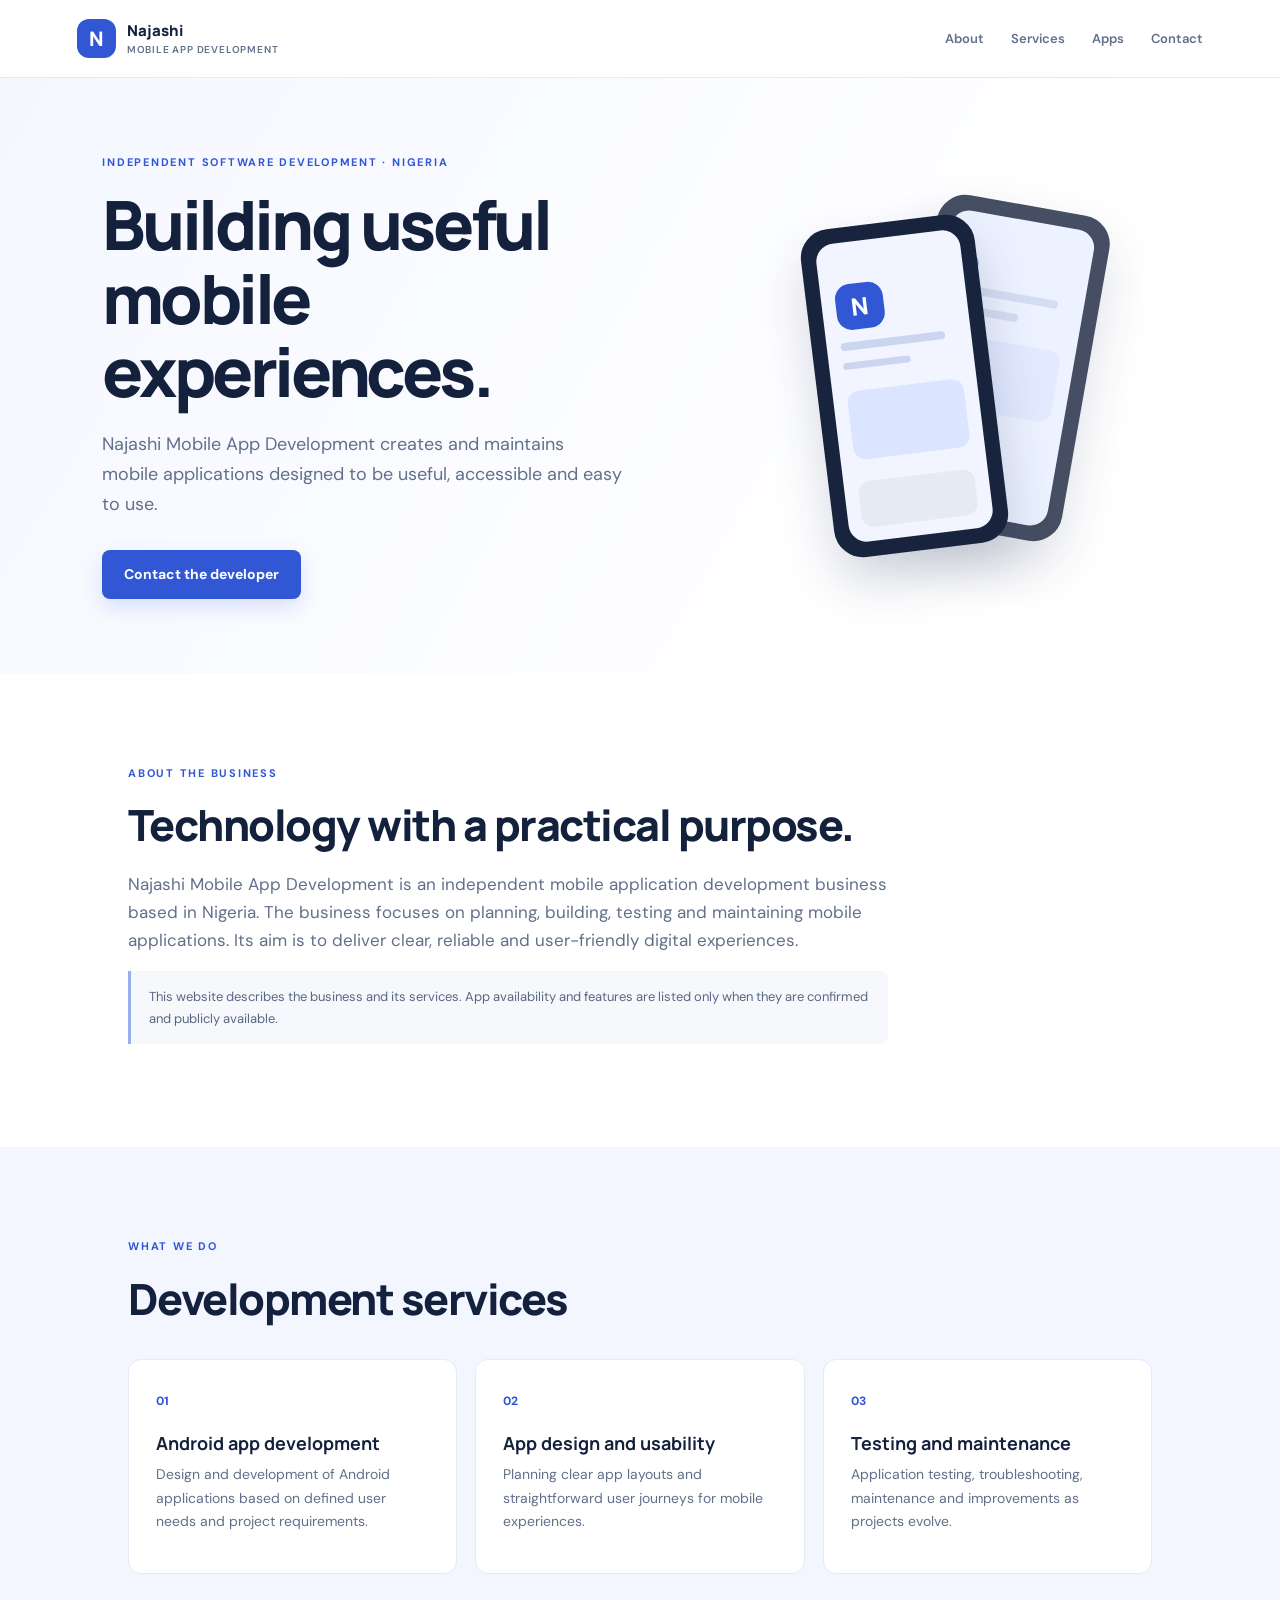
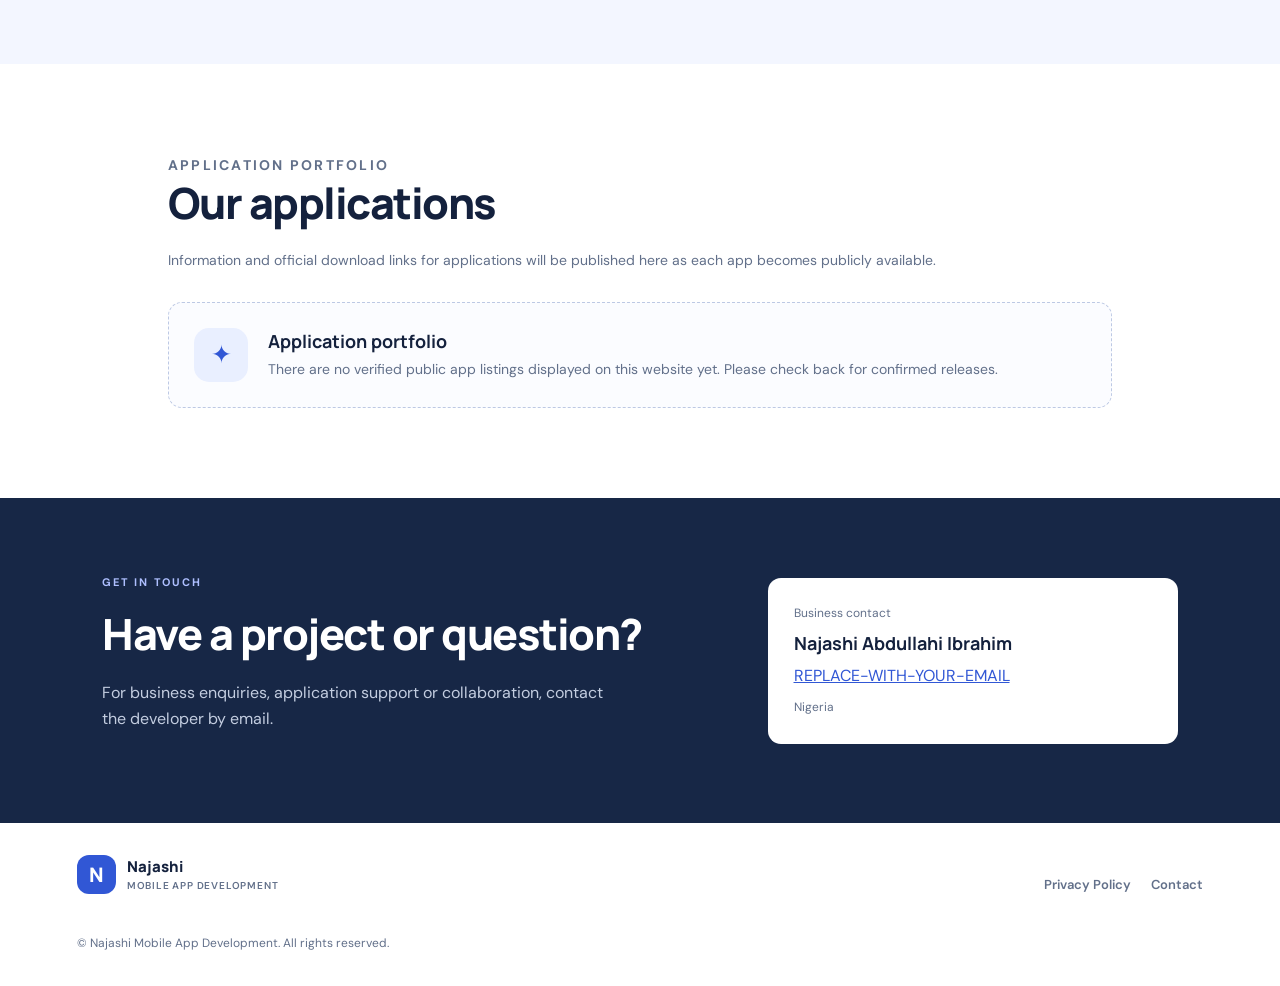
==== index.html @ 051a4922 "Add files via upload" ====
<!doctype html>
<html lang="en">
<head>
  <meta charset="utf-8">
  <meta name="viewport" content="width=device-width, initial-scale=1">
  <meta name="description" content="Najashi Mobile App Development is an independent mobile application development business based in Nigeria.">
  <title>Najashi Mobile App Development | Nigeria</title>
  <link rel="stylesheet" href="styles.css">
</head>
<body>
  <header class="site-header">
    <a class="brand" href="index.html" aria-label="Najashi Mobile App Development home">
      <span class="brand-mark">N</span>
      <span>Najashi <small>Mobile App Development</small></span>
    </a>
    <nav aria-label="Main navigation">
      <a href="#about">About</a><a href="#services">Services</a><a href="#apps">Apps</a><a href="#contact">Contact</a>
    </nav>
  </header>

  <main>
    <section class="hero">
      <div class="hero-content">
        <p class="eyebrow">INDEPENDENT SOFTWARE DEVELOPMENT · NIGERIA</p>
        <h1>Building useful mobile experiences.</h1>
        <p class="hero-copy">Najashi Mobile App Development creates and maintains mobile applications designed to be useful, accessible and easy to use.</p>
        <a class="button" href="#contact">Contact the developer</a>
      </div>
      <div class="hero-art" aria-hidden="true">
        <div class="phone phone-back"><div class="phone-screen screen-two"><span class="screen-dot"></span><span class="screen-line"></span><span class="screen-line short"></span><span class="screen-card"></span></div></div>
        <div class="phone phone-front"><div class="phone-screen"><span class="app-icon">N</span><span class="screen-line"></span><span class="screen-line short"></span><span class="screen-card"></span><span class="screen-card small-card"></span></div></div>
      </div>
    </section>

    <section class="section intro" id="about">
      <p class="eyebrow">ABOUT THE BUSINESS</p>
      <h2>Technology with a practical purpose.</h2>
      <p>Najashi Mobile App Development is an independent mobile application development business based in Nigeria. The business focuses on planning, building, testing and maintaining mobile applications. Its aim is to deliver clear, reliable and user-friendly digital experiences.</p>
      <p class="note">This website describes the business and its services. App availability and features are listed only when they are confirmed and publicly available.</p>
    </section>

    <section class="section services" id="services">
      <p class="eyebrow">WHAT WE DO</p>
      <h2>Development services</h2>
      <div class="card-grid">
        <article class="info-card"><span class="card-number">01</span><h3>Android app development</h3><p>Design and development of Android applications based on defined user needs and project requirements.</p></article>
        <article class="info-card"><span class="card-number">02</span><h3>App design and usability</h3><p>Planning clear app layouts and straightforward user journeys for mobile experiences.</p></article>
        <article class="info-card"><span class="card-number">03</span><h3>Testing and maintenance</h3><p>Application testing, troubleshooting, maintenance and improvements as projects evolve.</p></article>
      </div>
    </section>

    <section class="section apps" id="apps">
      <p class="eyebrow">APPLICATION PORTFOLIO</p>
      <h2>Our applications</h2>
      <p>Information and official download links for applications will be published here as each app becomes publicly available.</p>
      <div class="portfolio-placeholder">
        <div class="portfolio-icon">✦</div>
        <div><h3>Application portfolio</h3><p>There are no verified public app listings displayed on this website yet. Please check back for confirmed releases.</p></div>
      </div>
    </section>

    <section class="contact-section" id="contact">
      <div>
        <p class="eyebrow">GET IN TOUCH</p>
        <h2>Have a project or question?</h2>
        <p>For business enquiries, application support or collaboration, contact the developer by email.</p>
      </div>
      <div class="contact-panel">
        <span class="contact-label">Business contact</span>
        <strong>Najashi Abdullahi Ibrahim</strong>
        <a href="mailto:REPLACE-WITH-YOUR-EMAIL">REPLACE-WITH-YOUR-EMAIL</a>
        <span class="location">Nigeria</span>
      </div>
    </section>
  </main>

  <footer>
    <a class="brand footer-brand" href="index.html"><span class="brand-mark">N</span><span>Najashi <small>Mobile App Development</small></span></a>
    <div class="footer-links"><a href="privacy.html">Privacy Policy</a><a href="mailto:REPLACE-WITH-YOUR-EMAIL">Contact</a></div>
    <p>© <span id="year"></span> Najashi Mobile App Development. All rights reserved.</p>
  </footer>
  <script src="script.js"></script>
</body>
</html>
---- styles.css ----
@import url('https://fonts.googleapis.com/css2?family=DM+Sans:wght@400;500;600;700&family=Manrope:wght@400;500;600;700;800&display=swap');
:root{--ink:#14213d;--muted:#62708a;--blue:#3157d5;--pale:#f3f6ff;--line:#e5eaf3;--white:#fff}
*{box-sizing:border-box}html{scroll-behavior:smooth}body{margin:0;color:var(--ink);font-family:'DM Sans',Arial,sans-serif;line-height:1.65;background:#fff}a{color:var(--blue)}.site-header{height:auto;min-height:78px;padding:16px max(6vw,24px);display:flex;align-items:center;justify-content:space-between;gap:24px;border-bottom:1px solid var(--line);background:#fff}.brand{display:flex;align-items:center;gap:11px;text-decoration:none;color:var(--ink);font-weight:800;font-family:Manrope,sans-serif;font-size:15px;line-height:1.15}.brand small{display:block;font-family:'DM Sans',sans-serif;font-size:10px;letter-spacing:.08em;text-transform:uppercase;color:var(--muted);font-weight:600;margin-top:5px}.brand-mark{width:39px;height:39px;display:grid;place-items:center;background:var(--blue);color:#fff;border-radius:12px;font-size:20px}nav{display:flex;gap:27px}nav a,.footer-links a{text-decoration:none;color:var(--muted);font-size:13px;font-weight:600}nav a:hover,.footer-links a:hover{color:var(--blue)}.hero{min-height:560px;padding:75px max(8vw,28px);display:grid;grid-template-columns:1.1fr .9fr;align-items:center;gap:40px;background:linear-gradient(120deg,#f5f7ff 0%,#fff 70%);overflow:hidden}.hero-content{max-width:600px}.eyebrow{font-size:11px;letter-spacing:.16em;font-weight:700;color:var(--blue);margin:0 0 17px}.hero h1{font:800 clamp(42px,6vw,68px)/1.08 Manrope,sans-serif;letter-spacing:-.05em;margin:0 0 22px}.hero-copy{font-size:18px;color:var(--muted);max-width:520px;margin-bottom:30px}.button{display:inline-block;padding:13px 22px;background:var(--blue);color:white;border-radius:8px;text-decoration:none;font-weight:700;font-size:14px;box-shadow:0 8px 20px #3157d52b}.hero-art{height:360px;position:relative;display:flex;align-items:center;justify-content:center}.phone{width:175px;height:330px;border:8px solid #18233d;border-radius:29px;background:#18233d;padding:7px;box-shadow:0 25px 50px #1c2d5630}.phone-back{position:absolute;transform:translate(55px,-8px) rotate(10deg);opacity:.8}.phone-front{position:absolute;transform:translate(-40px,10px) rotate(-7deg)}.phone-screen{height:100%;border-radius:18px;background:#f2f5ff;padding:42px 14px 14px;display:flex;flex-direction:column;gap:12px;align-items:flex-start}.screen-two{background:#e8efff}.app-icon{width:48px;height:48px;border-radius:15px;background:var(--blue);display:grid;place-items:center;color:#fff;font:800 24px Manrope}.screen-line{height:8px;width:90%;background:#cbd5ef;border-radius:9px}.screen-line.short{width:58%}.screen-card{width:100%;height:72px;background:#dce5ff;border-radius:12px;margin-top:10px}.small-card{height:48px;background:#e5eaf5}.screen-dot{height:20px;width:20px;border-radius:50%;background:#7895ed}.section{padding:90px max(10vw,28px)}.section h2,.contact-section h2,.policy h1{font:800 clamp(30px,4vw,43px)/1.2 Manrope,sans-serif;letter-spacing:-.035em;margin:0 0 20px}.intro{max-width:1050px}.intro>p:not(.eyebrow){max-width:760px;color:var(--muted);font-size:17px}.note{padding:15px 18px;background:#f7f8fc;border-left:3px solid #9aafea;color:#596780!important;font-size:13px!important;border-radius:0 8px 8px 0}.services{background:var(--pale)}.card-grid{display:grid;grid-template-columns:repeat(3,1fr);gap:18px;margin-top:35px}.info-card{background:white;padding:27px;border:1px solid var(--line);border-radius:13px;min-height:215px}.card-number{color:var(--blue);font-weight:800;font-size:12px}.info-card h3,.portfolio-placeholder h3{font:700 18px Manrope,sans-serif;margin:18px 0 8px}.info-card p,.apps>p,.portfolio-placeholder p{color:var(--muted);font-size:14px;margin:0}.apps{max-width:1200px;margin:auto}.portfolio-placeholder{display:flex;align-items:center;gap:20px;border:1px dashed #bdc9e4;border-radius:14px;padding:25px;margin-top:30px;background:#fbfcff}.portfolio-icon{width:54px;height:54px;flex:none;display:grid;place-items:center;background:#e9efff;color:var(--blue);border-radius:15px;font-size:25px}.portfolio-placeholder h3{margin:0 0 5px}.contact-section{padding:75px max(8vw,28px);background:#172746;color:#fff;display:grid;grid-template-columns:1.2fr .8fr;gap:50px;align-items:center}.contact-section .eyebrow{color:#aebfff}.contact-section p:not(.eyebrow){color:#c3cde0;max-width:510px}.contact-panel{background:#fff;color:var(--ink);border-radius:13px;padding:26px;display:flex;flex-direction:column;gap:8px;overflow-wrap:anywhere}.contact-label,.location{font-size:12px;color:var(--muted)}.contact-panel strong{font:700 18px Manrope}.footer-brand{margin-bottom:20px}footer{padding:32px max(6vw,24px);display:flex;align-items:center;justify-content:space-between;gap:20px;flex-wrap:wrap}footer p{width:100%;margin:0;color:var(--muted);font-size:12px}.footer-links{display:flex;gap:20px}.policy{max-width:850px;margin:auto;padding:75px 25px}.policy h1{font-size:45px}.policy h2{font:700 21px Manrope;margin:30px 0 8px}.policy p{color:var(--muted)}@media(max-width:760px){.site-header{align-items:flex-start;flex-direction:column}.site-header nav{gap:17px;flex-wrap:wrap}.hero{grid-template-columns:1fr;padding-top:60px;gap:5px}.hero-art{height:300px}.phone{transform:scale(.85)}.phone-back{transform:translate(45px,-8px) rotate(10deg) scale(.85)}.phone-front{transform:translate(-35px,8px) rotate(-7deg) scale(.85)}.section{padding:65px 26px}.card-grid{grid-template-columns:1fr}.contact-section{grid-template-columns:1fr;gap:25px;padding:60px 26px}footer{align-items:flex-start;flex-direction:column}.footer-links{margin-bottom:8px}}
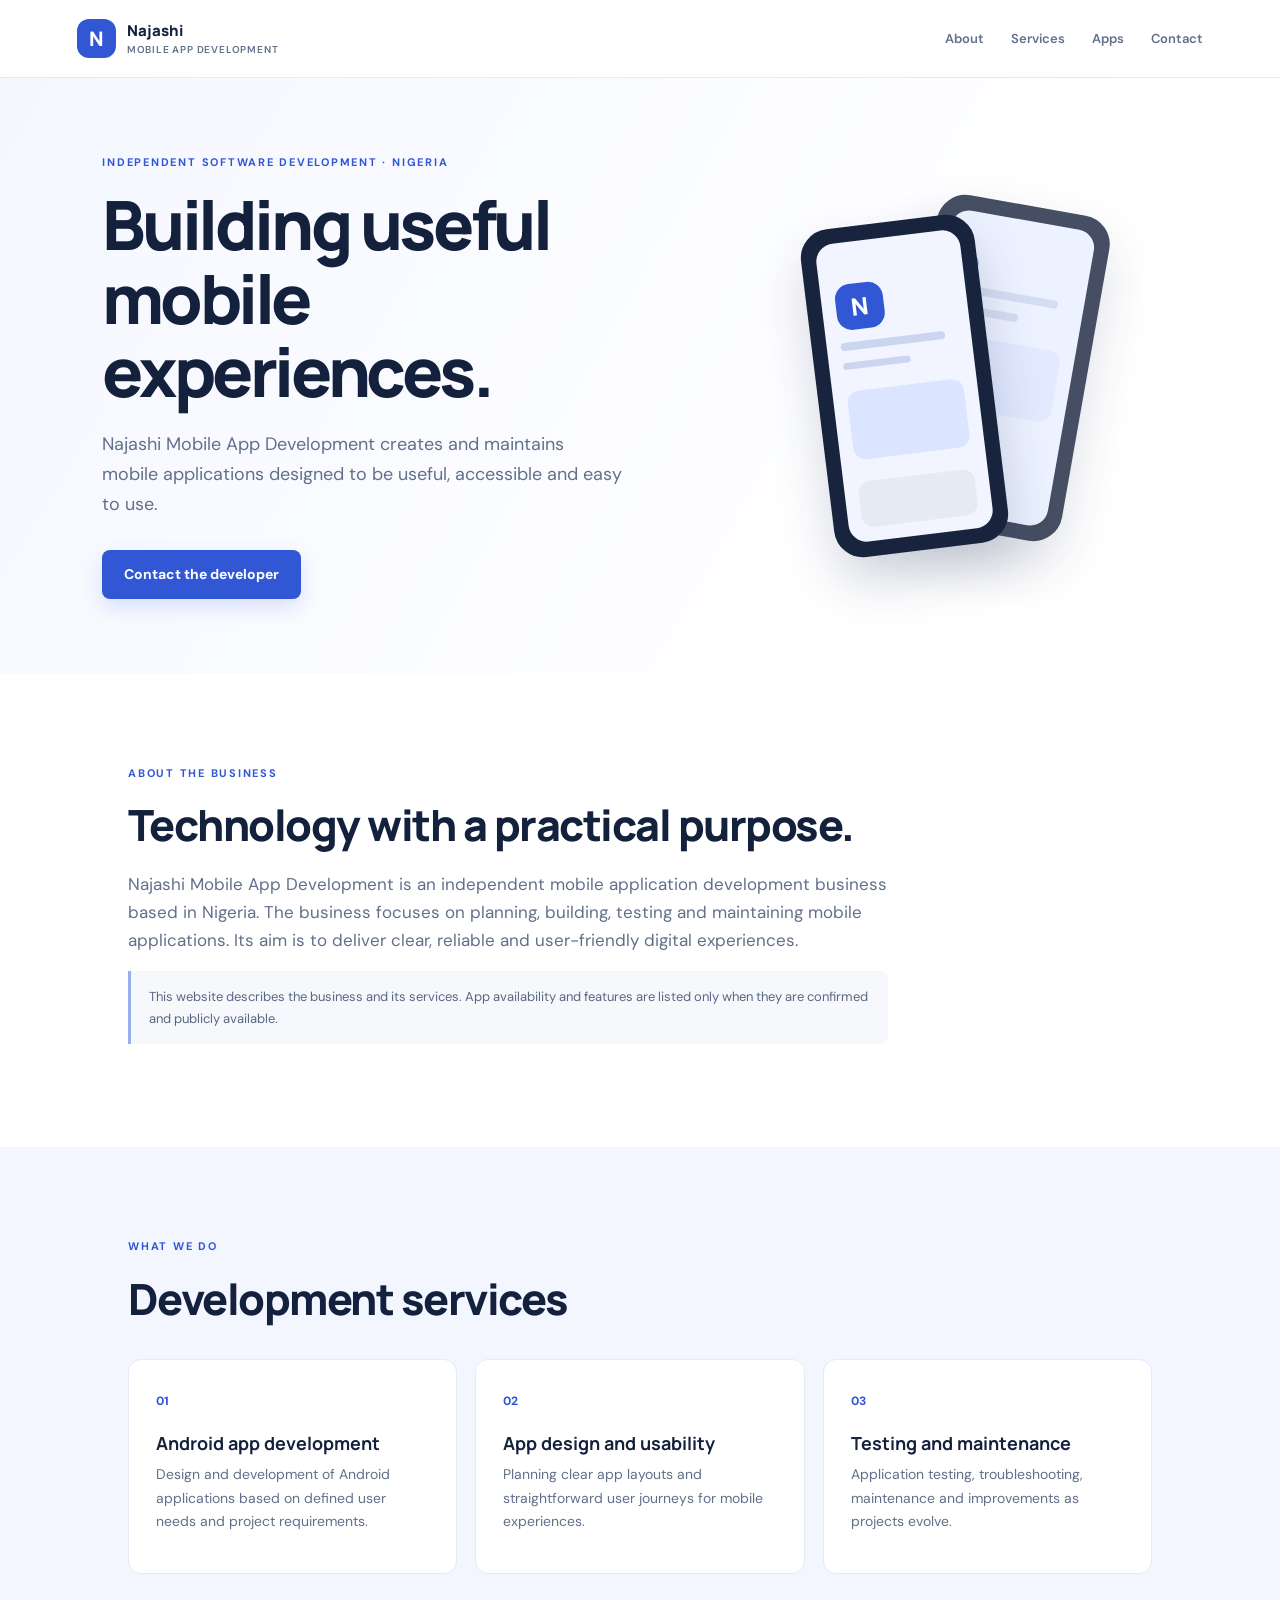
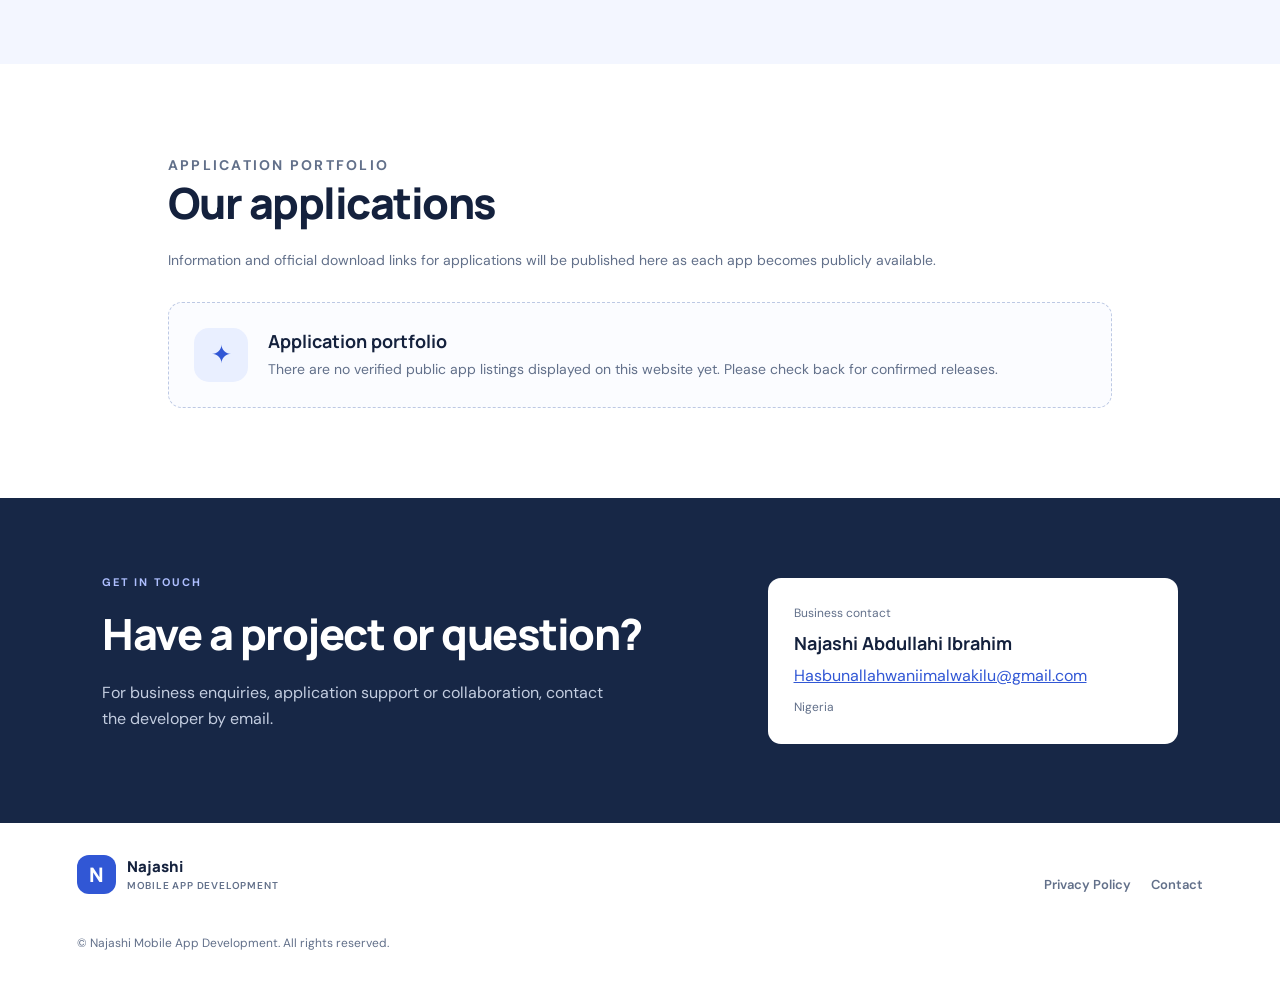
==== commit 41bff25e: "Add files via upload" ====
--- a/index.html
+++ b/index.html
@@ -68,7 +68,7 @@
       <div class="contact-panel">
         <span class="contact-label">Business contact</span>
         <strong>Najashi Abdullahi Ibrahim</strong>
-        <a href="mailto:REPLACE-WITH-YOUR-EMAIL">REPLACE-WITH-YOUR-EMAIL</a>
+        <a href="mailto:Hasbunallahwaniimalwakilu@gmail.com">Hasbunallahwaniimalwakilu@gmail.com</a>
         <span class="location">Nigeria</span>
       </div>
     </section>
@@ -76,7 +76,7 @@
 
   <footer>
     <a class="brand footer-brand" href="index.html"><span class="brand-mark">N</span><span>Najashi <small>Mobile App Development</small></span></a>
-    <div class="footer-links"><a href="privacy.html">Privacy Policy</a><a href="mailto:REPLACE-WITH-YOUR-EMAIL">Contact</a></div>
+    <div class="footer-links"><a href="privacy.html">Privacy Policy</a><a href="mailto:Hasbunallahwaniimalwakilu@gmail.com">Contact</a></div>
     <p>© <span id="year"></span> Najashi Mobile App Development. All rights reserved.</p>
   </footer>
   <script src="script.js"></script>
